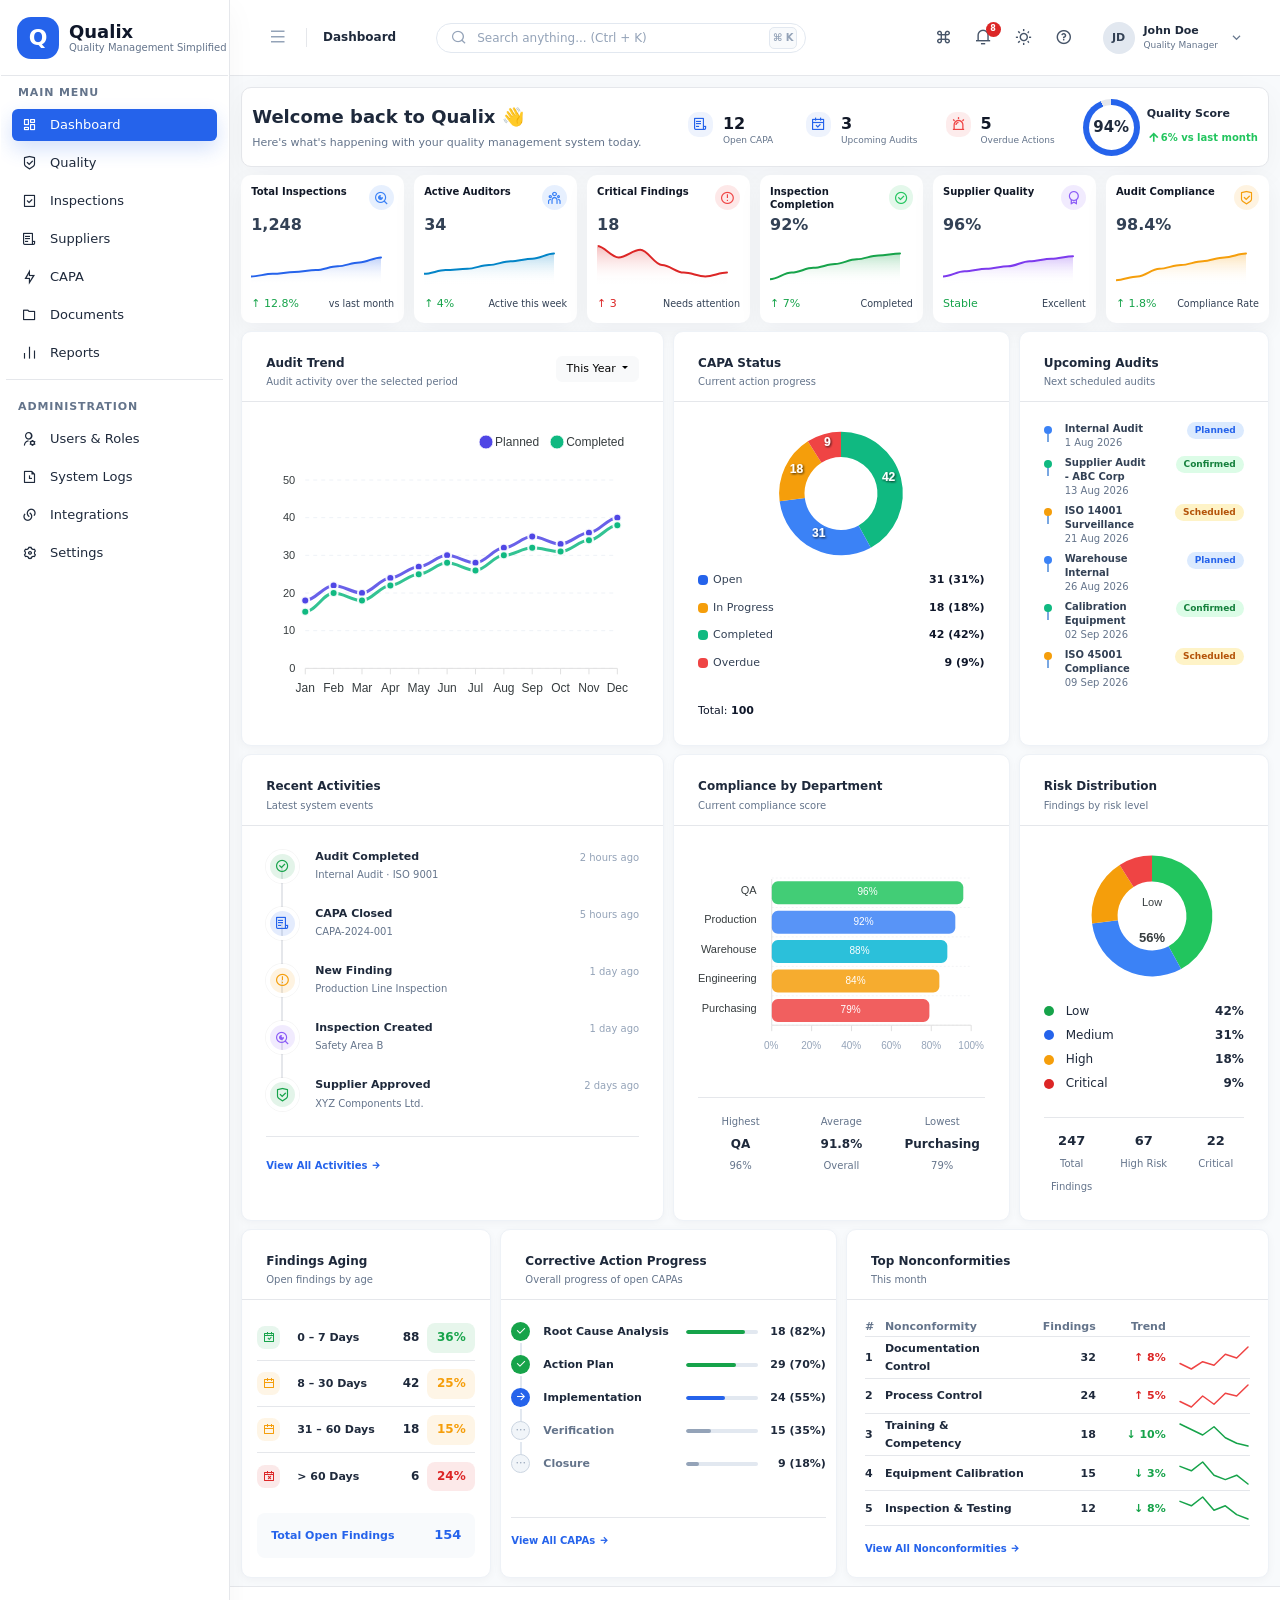
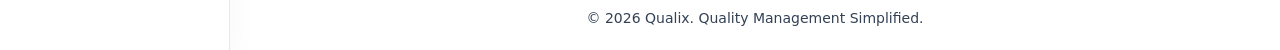
==== index.html @ 68c369f2 "Add Qualix demo files" ====
<!DOCTYPE html>
<html lang="en">

<head>
    <meta charset="UTF-8">
    <meta name="viewport" content="width=device-width, initial-scale=1.0">
    <title>Qualix</title>

    <link
    rel="icon"
    type="image/svg+xml"
    href="/favicon.svg">

  <script type="module" crossorigin src="/assets/main-CkO5dMS5.js"></script>
  <link rel="stylesheet" crossorigin href="/assets/main-CAKRarnx.css">
</head>

<body
    data-page="dashboard"
    data-page-title="Dashboard"
>

<div class="qx-app">

<aside id="qx-sidebar" class="qx-sidebar"></aside>

<div class="qx-main">

    <div id="qx-header"></div>

<main class="qx-content">

<div class="qx-container">

    <div class="qx-dashboard">

    <section class="qx-dashboard-hero">

    <div class="qx-dashboard-hero__intro">

        <h1 class="qx-dashboard-hero__title">
            Welcome back to Qualix 👋
        </h1>

        <p class="qx-dashboard-hero__description">
            Here's what's happening with your quality management system today.
        </p>

    </div>

    <div class="qx-dashboard-hero__stats">

        <div class="qx-mini-stat">

    <div class="qx-mini-stat__header">

        <div class="qx-mini-stat__icon">
            <i class="ri-file-list-3-line"></i>
        </div>

        <div class="qx-mini-stat__value">
            12
        </div>

    </div>

    <div class="qx-mini-stat__label">
        Open CAPA
    </div>

</div>

    <div class="qx-mini-stat">

    <div class="qx-mini-stat__header">

        <div class="qx-mini-stat__icon">
            <i class="ri-calendar-check-line"></i>
        </div>

        <div class="qx-mini-stat__value">
            3
        </div>

    </div>

    <div class="qx-mini-stat__label">
        Upcoming Audits
    </div>

</div>

    <div class="qx-mini-stat">

    <div class="qx-mini-stat__header">

        <div class="qx-mini-stat__icon qx-mini-stat__icon--danger">
            <i class="ri-alarm-warning-line"></i>
        </div>

        <div class="qx-mini-stat__value qx-mini-stat__value--danger">
            5
        </div>

    </div>

    <div class="qx-mini-stat__label">
        Overdue Actions
    </div>

</div>

    <div class="qx-quality-score">

    <div class="qx-quality-score__circle">
        <span>94%</span>
    </div>

    <div class="qx-quality-score__content">

        <div class="qx-quality-score__title">
            Quality Score
        </div>

        <div class="qx-quality-score__trend">

            <i class="ri-arrow-up-line"></i>

            <span>6% vs last month</span>

        </div>

    </div>

</div>

</div>
</section>

<!-- =======================================================
            KPI CARDS
======================================================= -->
<section class="qx-dashboard-kpi">

<div class="row g-2 qx-kpi-section">

    <!-- Total Inspections -->
    <div class="col-12 col-md-6 col-lg-4 col-xl-2">

        <div class="qx-kpi-card">

            <div class="kpi-top">

                <div>

                    <span class="kpi-label">
                        Total Inspections
                    </span>

                    <h3 class="kpi-number">
                        1,248
                    </h3>

                </div>

                <div class="kpi-icon primary">

                    <i class="ri-search-eye-line"></i>

                </div>

            </div>

            <div id="inspectionSpark"></div>

            <div class="kpi-bottom">

                <span class="text-success">
                    ↑ 12.8%
                </span>

                <small>vs last month</small>

            </div>

        </div>

    </div>

    <!-- Active Auditors -->

    <div class="col-12 col-md-6 col-lg-4 col-xl-2">

        <div class="qx-kpi-card">

            <div class="kpi-top">

                <div>

                    <span class="kpi-label">
                        Active Auditors
                    </span>

                    <h3 class="kpi-number">
                        34
                    </h3>

                </div>

                <div class="kpi-icon primary">

                    <i class="ri-team-line"></i>

                </div>

            </div>

            <div id="auditorSpark"></div>

            <div class="kpi-bottom">

                <span class="text-success">
                    ↑ 4%
                </span>

                <small>Active this week</small>

            </div>

        </div>

    </div>

    <!-- Critical Findings -->

    <div class="col-12 col-md-6 col-lg-4 col-xl-2">

        <div class="qx-kpi-card">

            <div class="kpi-top">

                <div>

                    <span class="kpi-label">
                        Critical Findings
                    </span>

                    <h3 class="kpi-number">
                        18
                    </h3>

                </div>

                <div class="kpi-icon danger">

                    <i class="ri-error-warning-line"></i>

                </div>

            </div>

            <div id="findingSpark"></div>

            <div class="kpi-bottom">

                <span class="text-danger">
                    ↑ 3
                </span>

                <small>Needs attention</small>

            </div>

        </div>

    </div>

    <!-- Inspection Completion -->

    <div class="col-12 col-md-6 col-lg-4 col-xl-2">

        <div class="qx-kpi-card">

            <div class="kpi-top">

                <div>

                    <span class="kpi-label">
                        Inspection Completion
                    </span>

                    <h3 class="kpi-number">
                        92%
                    </h3>

                </div>

                <div class="kpi-icon success">

                    <i class="ri-checkbox-circle-line"></i>

                </div>

            </div>

            <div id="completionSpark"></div>

            <div class="kpi-bottom">

                <span class="text-success">
                    ↑ 7%
                </span>

                <small>Completed</small>

            </div>

        </div>

    </div>

    <!-- Supplier Quality -->

    <div class="col-12 col-md-6 col-lg-4 col-xl-2">

        <div class="qx-kpi-card">

            <div class="kpi-top">

                <div>

                    <span class="kpi-label">
                        Supplier Quality
                    </span>

                    <h3 class="kpi-number">
                        96%
                    </h3>

                </div>

                <div class="kpi-icon purple">

                    <i class="ri-award-line"></i>

                </div>

            </div>

            <div id="supplierSpark"></div>

            <div class="kpi-bottom">

                <span class="text-success">
                    Stable
                </span>

                <small>Excellent</small>

            </div>

        </div>

    </div>

    <!-- Audit Compliance -->

    <div class="col-12 col-md-6 col-lg-4 col-xl-2">

        <div class="qx-kpi-card">

            <div class="kpi-top">

                <div>

                    <span class="kpi-label">
                        Audit Compliance
                    </span>

                    <h3 class="kpi-number">
                        98.4%
                    </h3>

                </div>

                <div class="kpi-icon warning">

                    <i class="ri-shield-check-line"></i>

                </div>

            </div>

            <div id="complianceSpark"></div>

            <div class="kpi-bottom">

                <span class="text-success">
                    ↑ 1.8%
                </span>

                <small>Compliance Rate</small>

            </div>

        </div>

    </div>

</div>
</section>

<!-- =========================
        Dashboard Row 1
========================== -->
<section class="qx-dashboard-grid qx-dashboard-row1">

<div class="row">

    <!-- Audit Trend Chart -->
    <div class="col-12 col-xl-5">
        <div class="qx-card qx-dashboard-card qx-card--audit-trend">
            <div class="qx-card-header">

    <div class="qx-card-header-left">
        <h5 class="qx-card-title">Audit Trend</h5>
        <p class="qx-card-subtitle">Audit activity over the selected period</p>
    </div>

            <div class="qx-card-actions">

                <div class="dropdown">
                    <button
                        class="btn btn-sm btn-light dropdown-toggle qx-card-dropdown"
                        type="button"
                        data-bs-toggle="dropdown">
                        This Year
                    </button>

                    <ul class="dropdown-menu dropdown-menu-end">
                        <li><a class="dropdown-item" href="#">This Month</a></li>
                        <li><a class="dropdown-item" href="#">Last 6 Months</a></li>
                        <li><a class="dropdown-item active" href="#">This Year</a></li>
                    </ul>
                </div>
            </div>
    </div> <!-- ✅ End .qx-card-header -->

            <div class="qx-card-body">
                <div id="auditTrendChart"></div>
            </div>
        </div>
    </div>

    <!-- CAPA Status -->
    <div class="col-12 col-md-6 col-xl-4">
        <div class="qx-card qx-dashboard-card qx-card--capa">
            <div class="qx-card-header">

    <div class="qx-card-header-left">
        <h5 class="qx-card-title">CAPA Status</h5>
        <p class="qx-card-subtitle">Current action progress</p>
    </div>

</div>

            <div class="qx-card-body">

    <div class="qx-capa-wrapper">

        <div class="qx-capa-chart">
            <div id="capaStatusChart"></div>
        </div>

<div class="qx-capa-legend">

    <div class="qx-capa-item">
        <span class="qx-dot qx-open"></span>
        <span class="qx-label">Open</span>
        <span class="qx-value">31 (31%)</span>
    </div>

    <div class="qx-capa-item">
        <span class="qx-dot qx-progress"></span>
        <span class="qx-label">In Progress</span>
        <span class="qx-value">18 (18%)</span>
    </div>

    <div class="qx-capa-item">
        <span class="qx-dot qx-completed"></span>
        <span class="qx-label">Completed</span>
        <span class="qx-value">42 (42%)</span>
    </div>

    <div class="qx-capa-item">
        <span class="qx-dot qx-overdue"></span>
        <span class="qx-label">Overdue</span>
        <span class="qx-value">9 (9%)</span>
    </div>

    <div class="qx-capa-total">
        Total: <strong>100</strong>
    </div>

</div>

    </div>

    </div>
        </div>
    </div>

    <!-- Upcoming Audits -->
    <div class="col-12 col-md-6 col-xl-3">
        <div class="qx-card qx-dashboard-card qx-card--upcoming">
            <div class="qx-card-header">

    <div class="qx-card-header-left">
        <h5 class="qx-card-title">Upcoming Audits</h5>
        <p class="qx-card-subtitle">Next scheduled audits</p>
    </div>

    </div>

            <div class="qx-card-body">
                <div class="qx-upcoming-list">

    <div class="qx-upcoming-item">

        <div class="qx-upcoming-line">
            <span class="qx-upcoming-dot qx-primary"></span>
        </div>

        <div class="qx-upcoming-content">
            <h6>Internal Audit</h6>
            <p>1 Aug 2026</p>
        </div>

        <span class="qx-badge qx-badge-primary">
            Planned
        </span>

    </div>

    <div class="qx-upcoming-item">

        <div class="qx-upcoming-line">
            <span class="qx-upcoming-dot qx-success"></span>
        </div>

        <div class="qx-upcoming-content">
            <h6>Supplier Audit - ABC Corp</h6>
            <p>13 Aug 2026</p>
        </div>

        <span class="qx-badge qx-badge-success">
            Confirmed
        </span>

    </div>
    
    <div class="qx-upcoming-item">

        <div class="qx-upcoming-line">
            <span class="qx-upcoming-dot qx-warning"></span>
        </div>

        <div class="qx-upcoming-content">
            <h6>ISO 14001 Surveillance</h6>
            <p>21 Aug 2026</p>
        </div>

        <span class="qx-badge qx-badge-warning">
            Scheduled
        </span>
    </div>
    
    <div class="qx-upcoming-item">

    <div class="qx-upcoming-line">
        <span class="qx-upcoming-dot qx-primary"></span>
    </div>

    <div class="qx-upcoming-content">
        <h6>Warehouse Internal</h6>
        <p>26 Aug 2026</p>
    </div>

    <span class="qx-badge qx-badge-primary">
        Planned
    </span>

    </div>

<div class="qx-upcoming-item">

    <div class="qx-upcoming-line">
        <span class="qx-upcoming-dot qx-success"></span>
    </div>

    <div class="qx-upcoming-content">
        <h6>Calibration Equipment</h6>
        <p>02 Sep 2026</p>
    </div>

    <span class="qx-badge qx-badge-success">
        Confirmed
    </span>

    </div>

<div class="qx-upcoming-item">

    <div class="qx-upcoming-line">
        <span class="qx-upcoming-dot qx-warning"></span>
    </div>

    <div class="qx-upcoming-content">
        <h6>ISO 45001 Compliance</h6>
        <p>09 Sep 2026</p>
    </div>

    <span class="qx-badge qx-badge-warning">
        Scheduled
    </span>

    </div>


    </div> <!-- End .qx-upcoming-list -->

    </div> <!-- End .qx-card-body -->

    </div> <!-- End .qx-card -->

    </div> <!-- End .col -->

</section> <!-- End Dashboard Row 1 -->

<!-- =========================
        Dashboard Row 2
========================== -->
<section class="qx-dashboard-grid">

<div class="row">

    <!-- Recent Activities -->
    <div class="col-12 col-lg-5">
        <div class="qx-card qx-dashboard-card qx-card--recent">
    <div class="qx-card-header">

        <div class="qx-card-header-left">
            <h5 class="qx-card-title">Recent Activities</h5>
            <p class="qx-card-subtitle">Latest system events</p>
        </div>

        
    </div> <!-- ✅ End .qx-card-header -->

            <div class="qx-card-body">

    <div class="qx-activity-timeline">

        <div class="qx-activity-item">

            <div class="qx-activity-icon success">
                <i class="ri-checkbox-circle-line"></i>
            </div>

            <div class="qx-activity-content">
                <h6>Audit Completed</h6>
                <p>Internal Audit · ISO 9001</p>
            </div>

            <span class="qx-activity-time">
                2 hours ago
            </span>

        </div>

        <div class="qx-activity-item">

            <div class="qx-activity-icon primary">
                <i class="ri-file-list-3-line"></i>
            </div>

            <div class="qx-activity-content">
                <h6>CAPA Closed</h6>
                <p>CAPA-2024-001</p>
            </div>

            <span class="qx-activity-time">
                5 hours ago
            </span>

        </div>

        <div class="qx-activity-item">

            <div class="qx-activity-icon warning">
                <i class="ri-error-warning-line"></i>
            </div>

            <div class="qx-activity-content">
                <h6>New Finding</h6>
                <p>Production Line Inspection</p>
            </div>

            <span class="qx-activity-time">
                1 day ago
            </span>

        </div>

        <div class="qx-activity-item">

            <div class="qx-activity-icon purple">
                <i class="ri-search-eye-line"></i>
            </div>

            <div class="qx-activity-content">
                <h6>Inspection Created</h6>
                <p>Safety Area B</p>
            </div>

            <span class="qx-activity-time">
                1 day ago
            </span>

        </div>

        <div class="qx-activity-item">

            <div class="qx-activity-icon success">
                <i class="ri-shield-check-line"></i>
            </div>

            <div class="qx-activity-content">
                <h6>Supplier Approved</h6>
                <p>XYZ Components Ltd.</p>
            </div>

            <span class="qx-activity-time">
                2 days ago
            </span>

        </div>

    </div>

    <div class="qx-activity-footer">

        <a href="#">
            View All Activities
            <i class="ri-arrow-right-line"></i>
        </a>

    </div>

</div>

    </div>
    </div>

    <!-- Compliance by Department -->
    <div class="col-12 col-lg-4">
        <div class="qx-card qx-dashboard-card qx-card--compliance">
    <div class="qx-card-header">

        <div class="qx-card-header-left">
            <h5 class="qx-card-title">Compliance by Department</h5>
            <p class="qx-card-subtitle">Current compliance score</p>
        </div>

    </div><!-- ✅ End .qx-card-header -->

            <div class="qx-card-body">

                <div id="departmentComplianceChart"></div>

                <div class="qx-compliance-summary">

        <div class="qx-summary-item">
            <span class="qx-summary-label">Highest</span>
            <strong>QA</strong>
            <small>96%</small>
        </div>

        <div class="qx-summary-item">
            <span class="qx-summary-label">Average</span>
            <strong>91.8%</strong>
            <small>Overall</small>
        </div>

        <div class="qx-summary-item">
            <span class="qx-summary-label">Lowest</span>
            <strong>Purchasing</strong>
            <small>79%</small>
        </div>

    </div>

            </div>
        </div>
    </div>
    
    <!-- Risk Distribution -->
    <div class="col-12 col-lg-3">
        <div class="qx-card qx-dashboard-card qx-card--risk">
    <div class="qx-card-header">

        <div class="qx-card-header-left">
            <h5 class="qx-card-title">Risk Distribution</h5>
            <p class="qx-card-subtitle">Findings by risk level</p>
        </div>

    </div><!-- ✅ End .qx-card-header -->

            <div class="qx-card-body">

    <div class="qx-risk-chart">

        <div id="riskDistributionChart"></div>

    </div>

    <div class="qx-risk-legend">

        <div class="qx-risk-item">
            <span class="qx-dot low"></span>
            <span>Low</span>
            <strong>42%</strong>
        </div>

        <div class="qx-risk-item">
            <span class="qx-dot medium"></span>
            <span>Medium</span>
            <strong>31%</strong>
        </div>

        <div class="qx-risk-item">
            <span class="qx-dot high"></span>
            <span>High</span>
            <strong>18%</strong>
        </div>

        <div class="qx-risk-item">
            <span class="qx-dot critical"></span>
            <span>Critical</span>
            <strong>9%</strong>
        </div>

        </div>

        <div class="qx-risk-summary">

    <div class="qx-risk-summary-item">

        <h4>247</h4>

        <span>Total Findings</span>

    </div>

    <div class="qx-risk-summary-item">

        <h4>67</h4>

        <span>High Risk</span>

    </div>

    <div class="qx-risk-summary-item">

        <h4>22</h4>

        <span>Critical</span>

    </div>

</div>

    </div>

    </div>
    </div>

</div> 

</section> <!-- End Dashboard Row 2 -->

<!-- ==========================================================
     DASHBOARD ROW 3
========================================================== -->

<section class="qx-dashboard-grid">

    <div class="row">


    <!-- ======================================================
         FINDINGS AGING
    ======================================================= -->

    <div class="col-12 col-lg-3">

        <div class="qx-card qx-dashboard-card qx-card--aging">

            <div class="qx-card-header">

                <div class="qx-card-header-left">

                    <h5 class="qx-card-title">
                        Findings Aging
                    </h5>

                    <p class="qx-card-subtitle">
                        Open findings by age
                    </p>

                </div>

            </div>


            <div class="qx-card-body">

                <div class="qx-aging-list">


                    <div class="qx-aging-item">

                        <span class="qx-aging-icon qx-aging-icon--safe">
                            <i class="ri-calendar-check-line"></i>
                        </span>

                        <span class="qx-aging-label">
                            0 – 7 Days
                        </span>

                        <strong class="qx-aging-count">
                            88
                        </strong>

                        <span class="qx-aging-percent qx-aging-percent--safe">
                            36%
                        </span>

                    </div>


                    <div class="qx-aging-item">

                        <span class="qx-aging-icon qx-aging-icon--warning">
                            <i class="ri-calendar-line"></i>
                        </span>

                        <span class="qx-aging-label">
                            8 – 30 Days
                        </span>

                        <strong class="qx-aging-count">
                            42
                        </strong>

                        <span class="qx-aging-percent qx-aging-percent--warning">
                            25%
                        </span>

                    </div>


                    <div class="qx-aging-item">

                        <span class="qx-aging-icon qx-aging-icon--warning">
                            <i class="ri-calendar-line"></i>
                        </span>

                        <span class="qx-aging-label">
                            31 – 60 Days
                        </span>

                        <strong class="qx-aging-count">
                            18
                        </strong>

                        <span class="qx-aging-percent qx-aging-percent--warning">
                            15%
                        </span>

                    </div>


                    <div class="qx-aging-item">

                        <span class="qx-aging-icon qx-aging-icon--danger">
                            <i class="ri-calendar-close-line"></i>
                        </span>

                        <span class="qx-aging-label">
                            &gt; 60 Days
                        </span>

                        <strong class="qx-aging-count">
                            6
                        </strong>

                        <span class="qx-aging-percent qx-aging-percent--danger">
                            24%
                        </span>

                    </div>


                </div>


                <div class="qx-aging-summary">

                    <span class="qx-aging-summary-label">
                        Total Open Findings
                    </span>

                    <strong class="qx-aging-summary-value">
                        154
                    </strong>

                </div>

            </div>

        </div>

    </div>


    <!-- ==========================================================
     CORRECTIVE ACTION PROGRESS
    ========================================================== -->

<div class="col-12 col-lg-4">

    <div class="qx-card qx-dashboard-card qx-card--corrective">

        <div class="qx-card-header">

            <div class="qx-card-header-left">

                <h5 class="qx-card-title">
                    Corrective Action Progress
                </h5>

                <p class="qx-card-subtitle">
                    Overall progress of open CAPAs
                </p>

            </div>

        </div>

        <div class="qx-card-body">

            <div class="qx-capa-workflow">


                <!-- ROOT CAUSE ANALYSIS -->

                <div class="qx-capa-step is-completed">

                    <div class="qx-capa-node">

                        <i class="ri-check-line"></i>

                    </div>

                    <div class="qx-capa-step-content">

                        <div class="qx-capa-step-title">
                            Root Cause Analysis
                        </div>

                    </div>

                    <div class="qx-capa-progress">

                        <div class="qx-capa-progress-track">

                            <div
                                class="qx-capa-progress-value"
                                style="width:82%;">
                            </div>

                        </div>

                    </div>

                    <strong class="qx-capa-step-value">
                        18 (82%)
                    </strong>

                </div>


                <!-- ACTION PLAN -->

                <div class="qx-capa-step is-completed">

                    <div class="qx-capa-node">

                        <i class="ri-check-line"></i>

                    </div>

                    <div class="qx-capa-step-content">

                        <div class="qx-capa-step-title">
                            Action Plan
                        </div>

                    </div>

                    <div class="qx-capa-progress">

                        <div class="qx-capa-progress-track">

                            <div
                                class="qx-capa-progress-value"
                                style="width:70%;">
                            </div>

                        </div>

                    </div>

                    <strong class="qx-capa-step-value">
                        29 (70%)
                    </strong>

                </div>


                <!-- IMPLEMENTATION -->

                <div class="qx-capa-step is-current">

                    <div class="qx-capa-node">

                        <i class="ri-arrow-right-line"></i>

                    </div>

                    <div class="qx-capa-step-content">

                        <div class="qx-capa-step-title">
                            Implementation
                        </div>

                    </div>

                    <div class="qx-capa-progress">

                        <div class="qx-capa-progress-track">

                            <div
                                class="qx-capa-progress-value"
                                style="width:55%;">
                            </div>

                        </div>

                    </div>

                    <strong class="qx-capa-step-value">
                        24 (55%)
                    </strong>

                </div>


                <!-- VERIFICATION -->

                <div class="qx-capa-step is-pending">

                    <div class="qx-capa-node">

                        <i class="ri-more-line"></i>

                    </div>

                    <div class="qx-capa-step-content">

                        <div class="qx-capa-step-title">
                            Verification
                        </div>

                    </div>

                    <div class="qx-capa-progress">

                        <div class="qx-capa-progress-track">

                            <div
                                class="qx-capa-progress-value"
                                style="width:35%;">
                            </div>

                        </div>

                    </div>

                    <strong class="qx-capa-step-value">
                        15 (35%)
                    </strong>

                </div>


                <!-- CLOSURE -->

                <div class="qx-capa-step is-pending">

                    <div class="qx-capa-node">

                        <i class="ri-more-line"></i>

                    </div>

                    <div class="qx-capa-step-content">

                        <div class="qx-capa-step-title">
                            Closure
                        </div>

                    </div>

                    <div class="qx-capa-progress">

                        <div class="qx-capa-progress-track">

                            <div
                                class="qx-capa-progress-value"
                                style="width:18%;">
                            </div>

                        </div>

                    </div>

                    <strong class="qx-capa-step-value">
                        9 (18%)
                    </strong>

                </div>


            </div>


            <div class="qx-card-action">

                <a href="#" class="qx-card-link">

                    View All CAPAs

                    <i class="ri-arrow-right-line"></i>

                </a>

            </div>

        </div>

    </div>

</div>


    <!-- ======================================================
         TOP NONCONFORMITIES
    ======================================================= -->

    <div class="col-12 col-lg-5">

        <div class="qx-card qx-dashboard-card qx-card--nonconformities">

            <div class="qx-card-header">

                <div class="qx-card-header-left">

                    <h5 class="qx-card-title">
                        Top Nonconformities
                    </h5>

                    <p class="qx-card-subtitle">
                        This month
                    </p>

                </div>

            </div>


            <div class="qx-card-body">

                <table class="qx-nonconformity-table">

                    <thead>

                        <tr>

                            <th>#</th>

                            <th>
                                Nonconformity
                            </th>

                            <th class="text-end">
                                Findings
                            </th>

                            <th class="text-end">
                                Trend
                            </th>

                            <th></th>

                        </tr>

                    </thead>


                    <tbody>


                        <tr>

                            <td class="qx-nonconformity-rank">
                                1
                            </td>

                            <td class="qx-nonconformity-name">
                                Documentation Control
                            </td>

                            <td class="qx-nonconformity-count">
                                32
                            </td>

                            <td class="qx-nonconformity-trend is-up">
                                ↑ 8%
                            </td>

                            <td>

                                <div
                                    class="qx-nonconformity-sparkline is-up"
                                    data-values="12,9,13,11,17,15,21"
                                ></div>

                            </td>

                        </tr>


                        <tr>

                            <td class="qx-nonconformity-rank">
                                2
                            </td>

                            <td class="qx-nonconformity-name">
                                Process Control
                            </td>

                            <td class="qx-nonconformity-count">
                                24
                            </td>

                            <td class="qx-nonconformity-trend is-up">
                                ↑ 5%
                            </td>

                            <td>

                                <div
                                    class="qx-nonconformity-sparkline is-up"
                                    data-values="10,8,12,9,13,12,16"
                                ></div>

                            </td>

                        </tr>


                        <tr>

                            <td class="qx-nonconformity-rank">
                                3
                            </td>

                            <td class="qx-nonconformity-name">
                                Training &amp; Competency
                            </td>

                            <td class="qx-nonconformity-count">
                                18
                            </td>

                            <td class="qx-nonconformity-trend is-down">
                                ↓ 10%
                            </td>

                            <td>

                                <div
                                    class="qx-nonconformity-sparkline is-down"
                                    data-values="15,13,11,14,10,8,7"
                                ></div>

                            </td>

                        </tr>


                        <tr>

                            <td class="qx-nonconformity-rank">
                                4
                            </td>

                            <td class="qx-nonconformity-name">
                                Equipment Calibration
                            </td>

                            <td class="qx-nonconformity-count">
                                15
                            </td>

                            <td class="qx-nonconformity-trend is-down">
                                ↓ 3%
                            </td>

                            <td>

                                <div
                                    class="qx-nonconformity-sparkline is-down"
                                    data-values="12,11,13,10,9,10,8"
                                ></div>

                            </td>

                        </tr>


                        <tr>

                            <td class="qx-nonconformity-rank">
                                5
                            </td>

                            <td class="qx-nonconformity-name">
                                Inspection &amp; Testing
                            </td>

                            <td class="qx-nonconformity-count">
                                12
                            </td>

                            <td class="qx-nonconformity-trend is-down">
                                ↓ 8%
                            </td>

                            <td>

                                <div
                                    class="qx-nonconformity-sparkline is-down"
                                    data-values="10,9,11,8,9,7,6"
                                ></div>

                            </td>

                        </tr>


                    </tbody>

                </table>


                <div class="qx-card-action">

                    <a href="#" class="qx-card-link">
                        View All Nonconformities
                        <i class="ri-arrow-right-line"></i>
                    </a>

                </div>

            </div>

        </div>

    </div> <!-- End .row -->


</section> <!-- End Dashboard Row 3 -->


</div> <!-- End .qx-dashboard -->
</div> <!-- End .qx-container -->
</main>
    
        <div id="qx-footer"></div>

    </div> <!-- End .qx-main -->
    
</div> <!-- End .qx-app -->


</body>

</html>
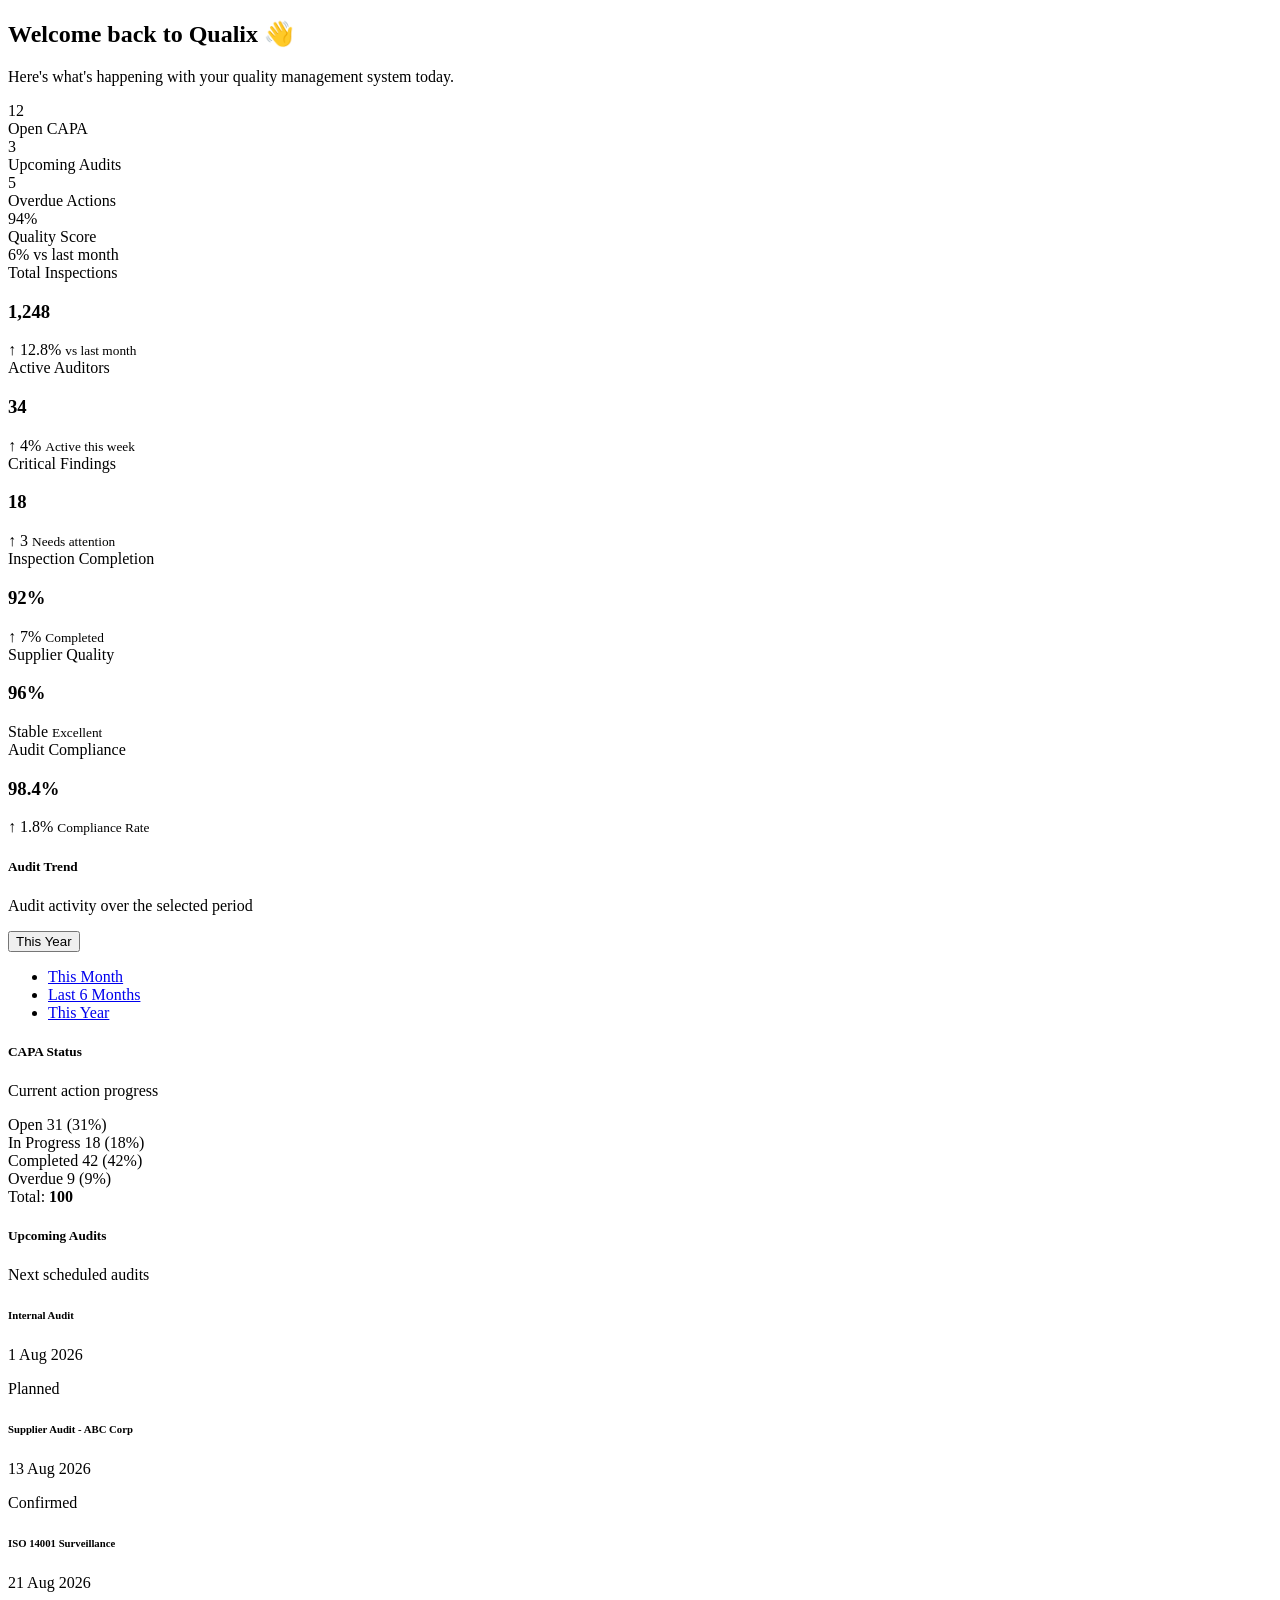
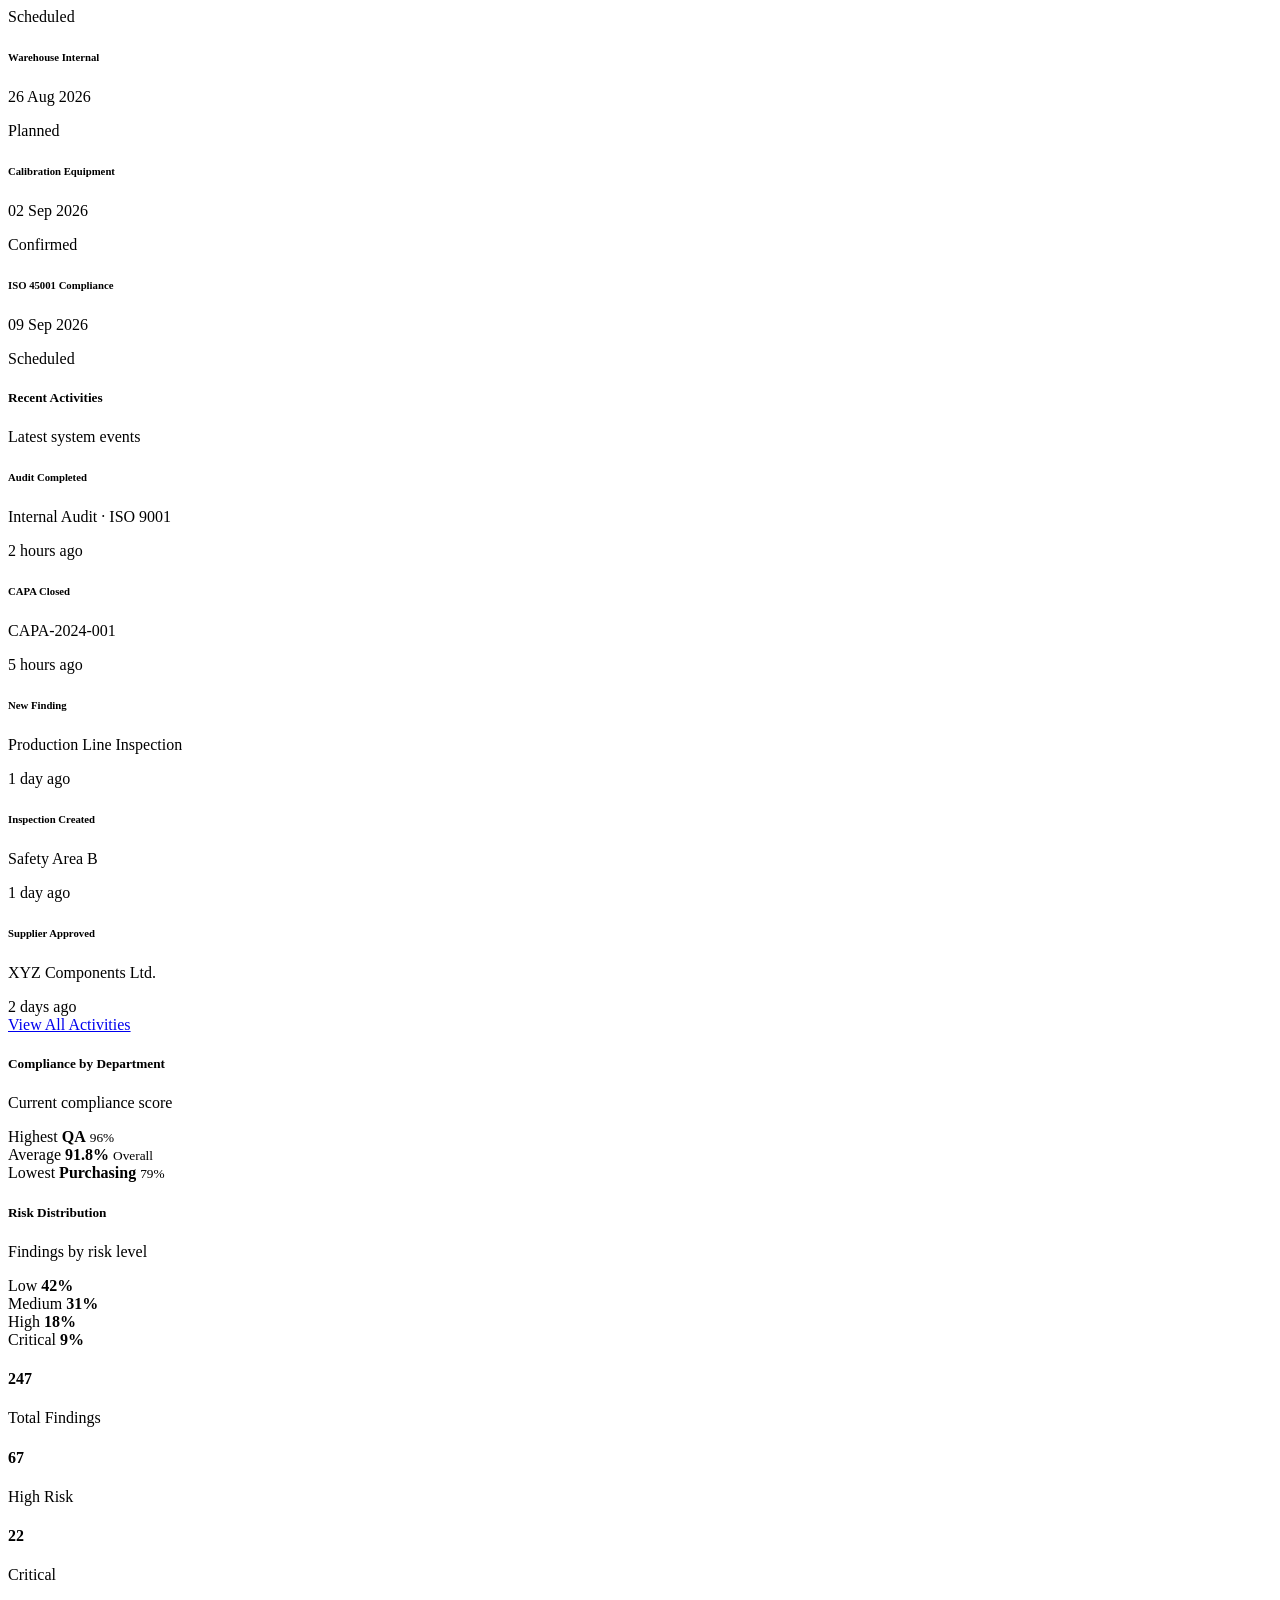
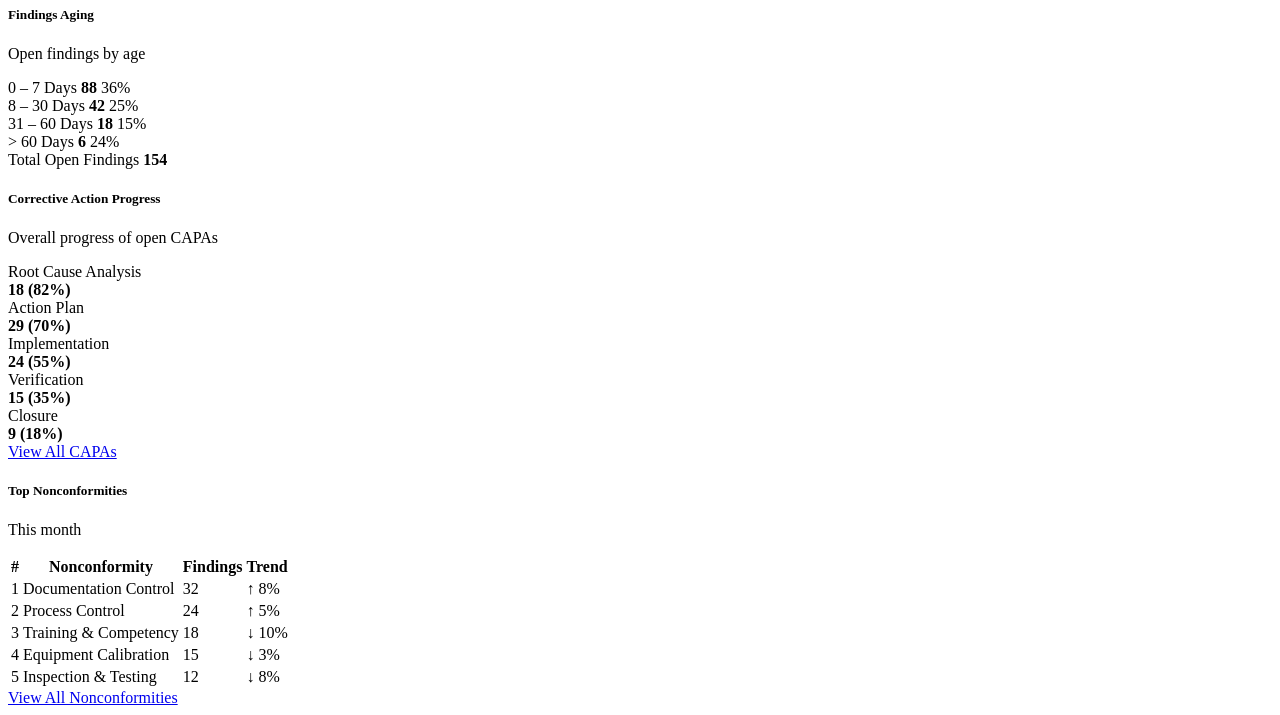
==== commit 9148577c: "Add Qualix demo files" ====
--- a/index.html
+++ b/index.html
@@ -9,10 +9,10 @@
     <link
     rel="icon"
     type="image/svg+xml"
-    href="/favicon.svg">
-
-  <script type="module" crossorigin src="/assets/main-CkO5dMS5.js"></script>
-  <link rel="stylesheet" crossorigin href="/assets/main-CAKRarnx.css">
+    href="/qualix-demo/favicon.svg">
+
+  <script type="module" crossorigin src="/qualix-demo/assets/main-D7z1H8ph.js"></script>
+  <link rel="stylesheet" crossorigin href="/qualix-demo/assets/main-CQWTh1KS.css">
 </head>
 
 <body
